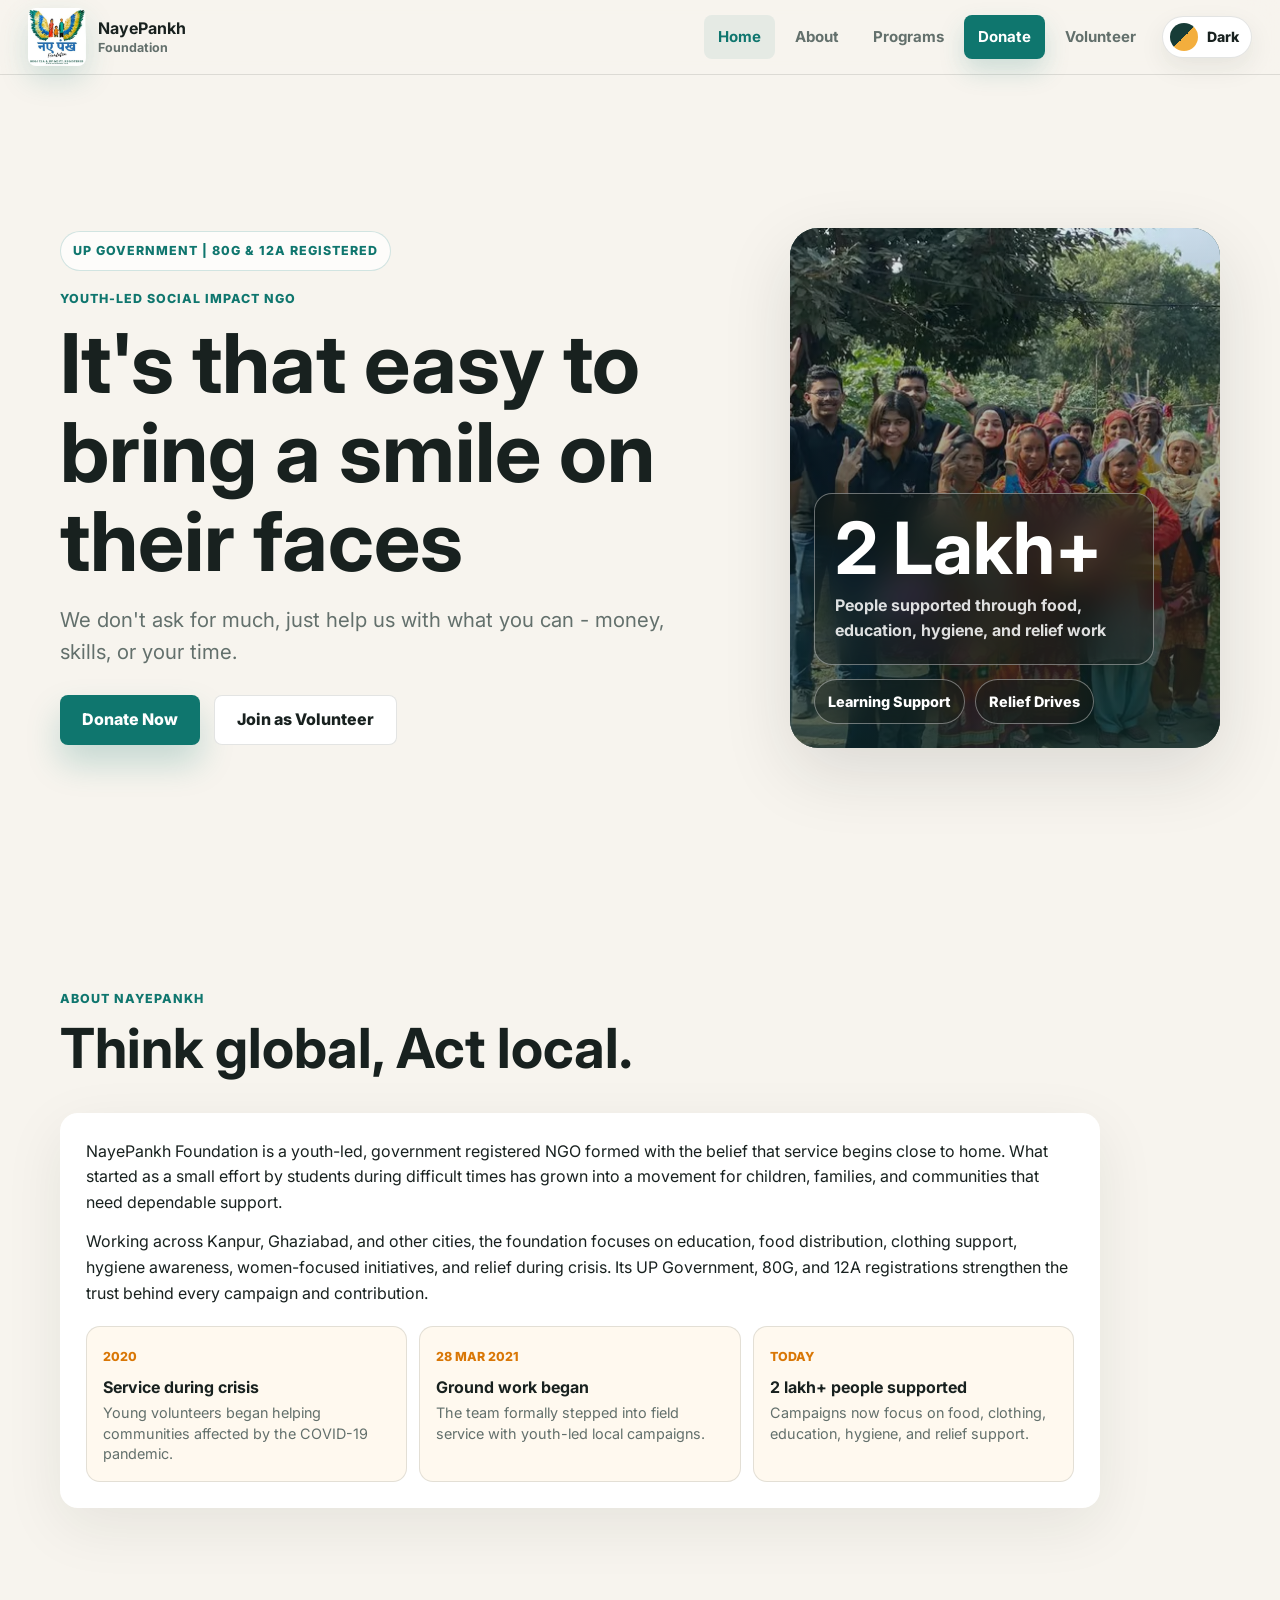
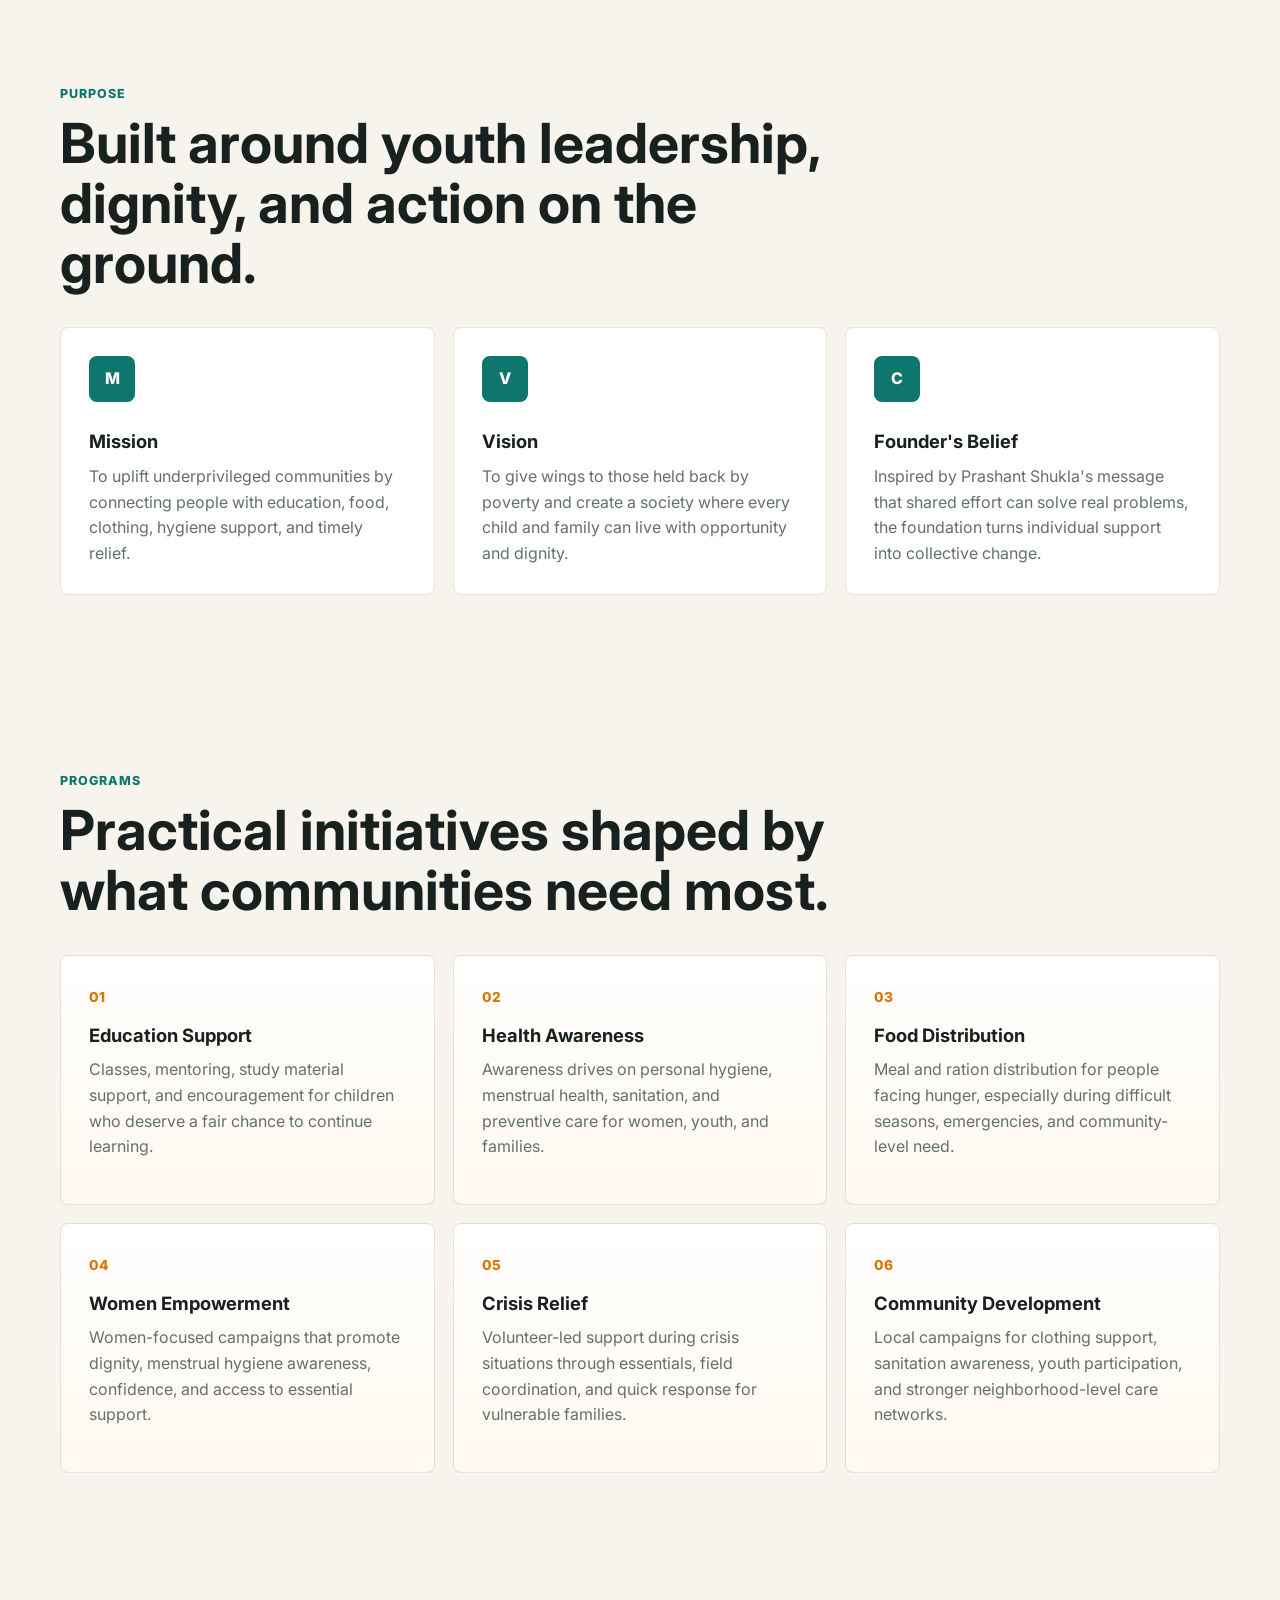
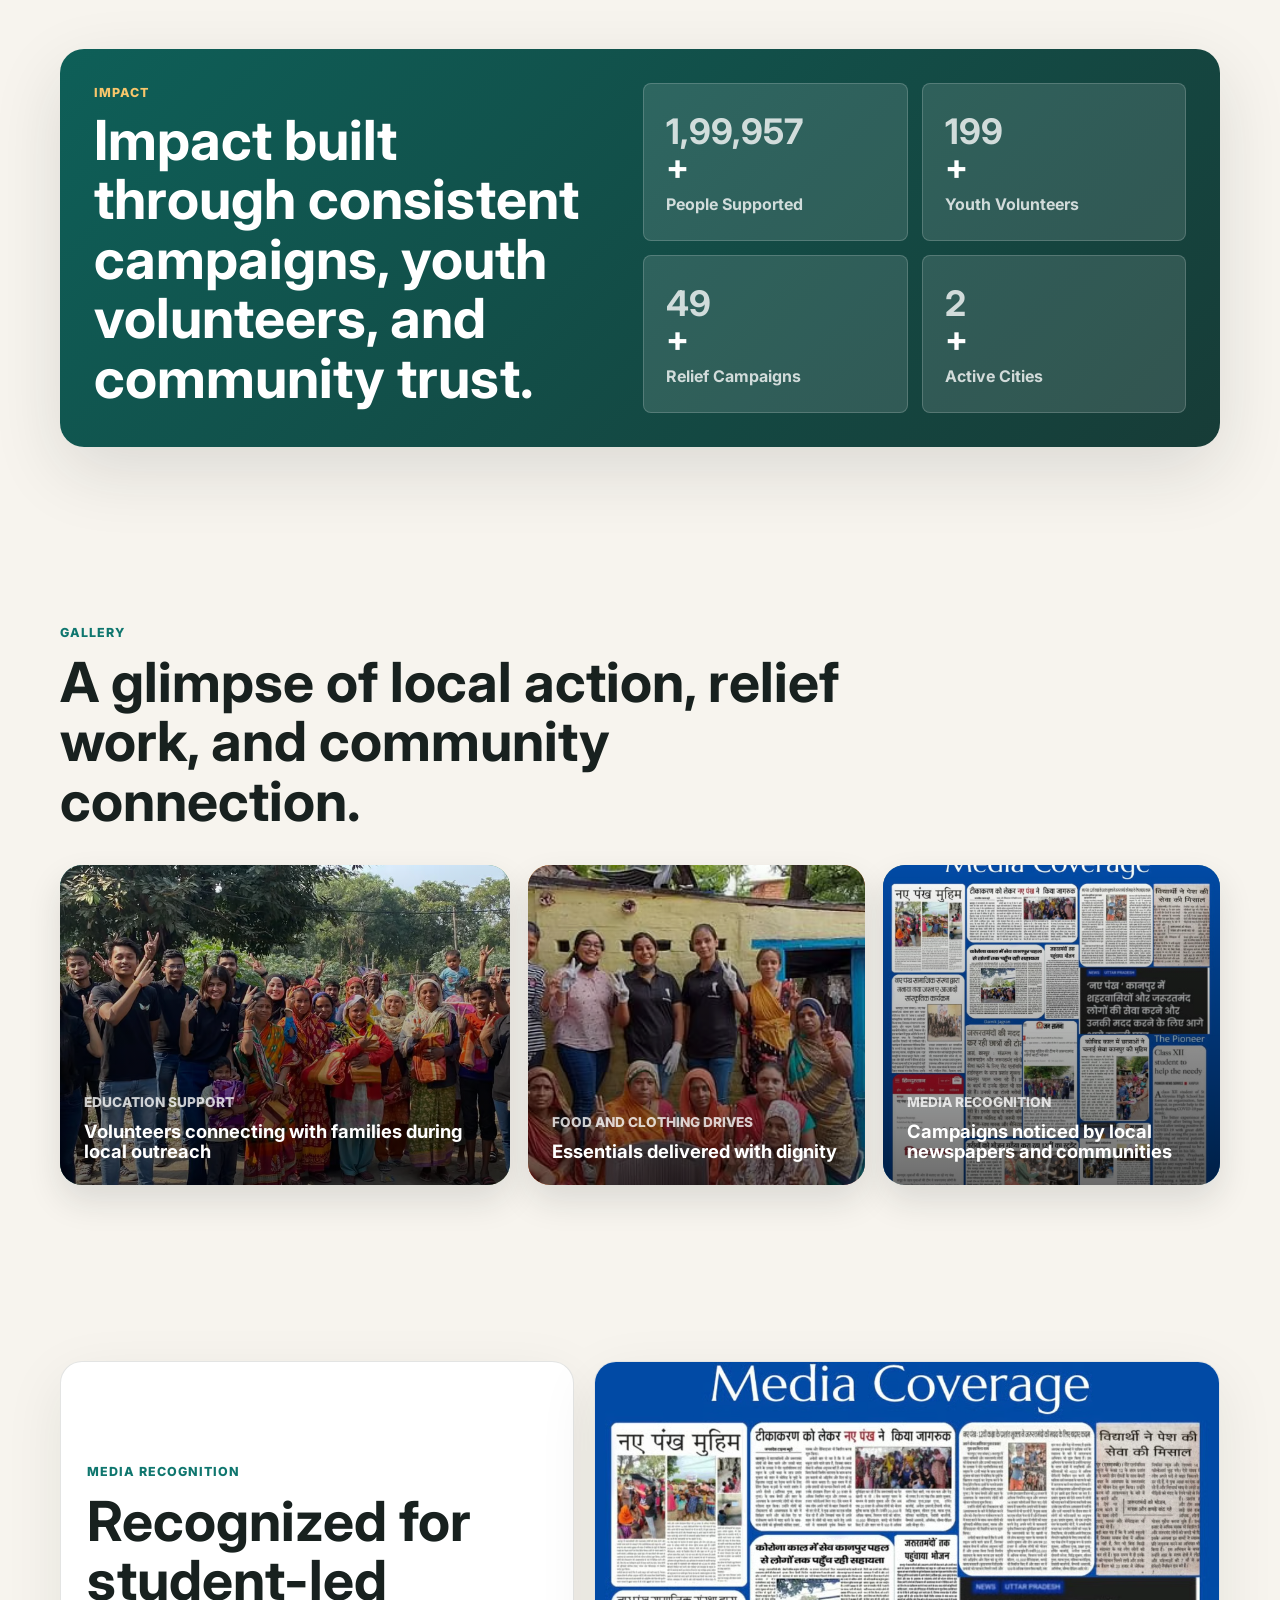
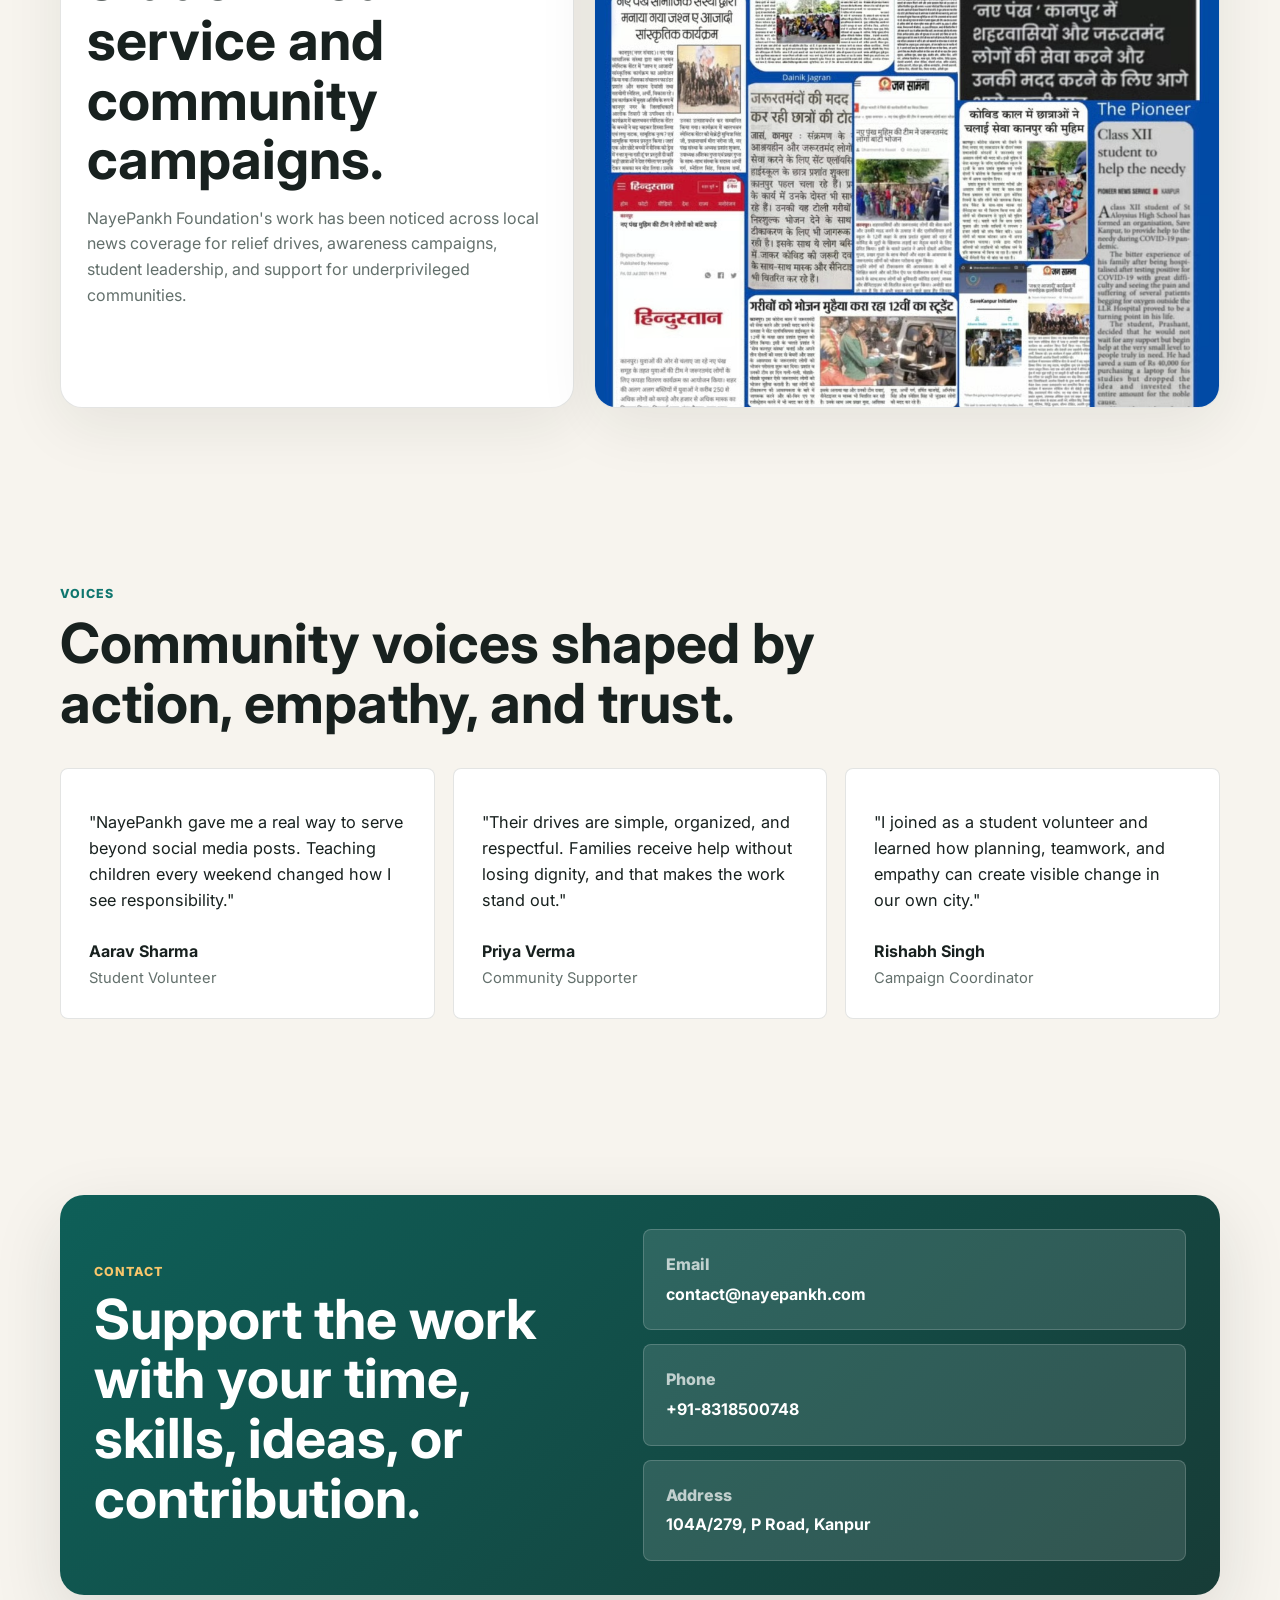
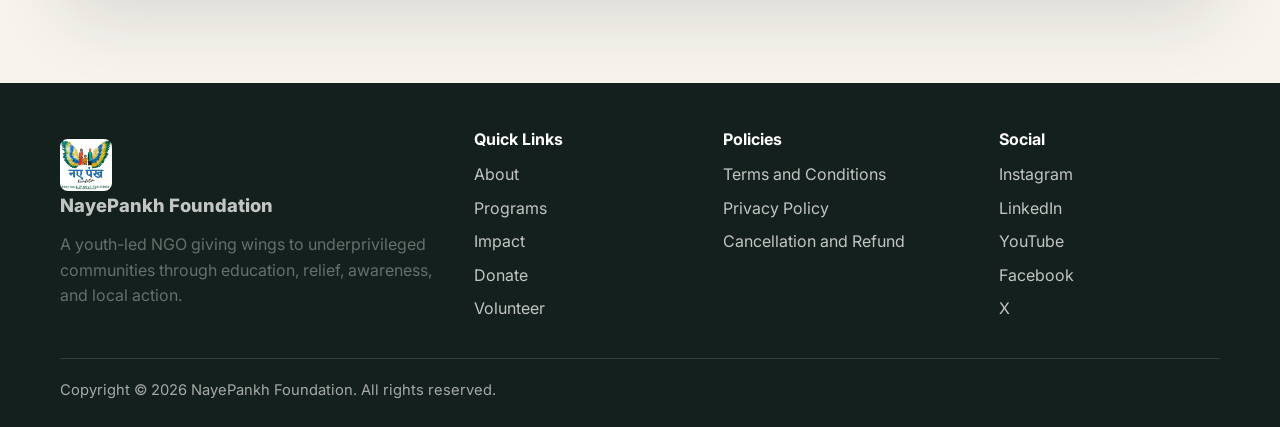
==== index.html @ 2a08f979 "Create NayePankh Foundation website" ====
﻿<!DOCTYPE html>
<html lang="en">
<head>
  <meta charset="UTF-8">
  <meta name="viewport" content="width=device-width, initial-scale=1.0">
  <title>NayePankh Foundation | Government Registered NGO</title>
  <meta name="description" content="NayePankh Foundation is a UP Government, 80G and 12A registered youth-led NGO helping underprivileged communities through education, food, hygiene, clothing, and relief initiatives.">
  <link rel="preconnect" href="https://fonts.googleapis.com">
  <link rel="preconnect" href="https://fonts.gstatic.com" crossorigin>
  <link href="https://fonts.googleapis.com/css2?family=Inter:wght@400;500;600;700;800&display=swap" rel="stylesheet">
  <link href="https://unpkg.com/aos@2.3.1/dist/aos.css" rel="stylesheet">
  <link rel="stylesheet" href="style.css">
</head>
<body>
  <header class="site-header" id="top">
    <nav class="navbar">
      <a href="index.html#home" class="brand" aria-label="NayePankh Foundation home">
        <img class="brand-logo" src="assets/images/logo/nayepankh-logo.avif" alt="NayePankh Foundation official logo">
        <span>
          <strong>NayePankh</strong>
          <small>Foundation</small>
        </span>
      </a>
      <button class="nav-toggle" type="button" aria-label="Open navigation" aria-expanded="false">
        <span></span>
        <span></span>
        <span></span>
      </button>
      <div class="nav-links" id="navLinks">
        <a href="index.html#home">Home</a>
        <a href="index.html#about">About</a>
        <a href="index.html#programs">Programs</a>
        <a href="donate.html" class="nav-cta">Donate</a>
        <a href="volunteer.html" class="nav-volunteer">Volunteer</a>
        <button class="theme-toggle" type="button" aria-label="Switch to dark mode">
          <span class="theme-toggle-icon"></span>
          <span class="theme-toggle-text">Dark</span>
        </button>
      </div>
    </nav>
  </header>

  <main>
    <section class="hero section-shell" id="home">
      <div class="hero-content" data-aos="fade-up">
        <div class="trust-badge">UP Government | 80G & 12A Registered</div>
        <p class="eyebrow">Youth-led social impact NGO</p>
        <h1>It's that easy to bring a smile on their faces</h1>
        <p class="hero-subtitle">We don't ask for much, just help us with what you can - money, skills, or your time.</p>
        <div class="hero-actions">
          <a class="btn btn-primary" href="donate.html">Donate Now</a>
          <a class="btn btn-secondary" href="volunteer.html">Join as Volunteer</a>
        </div>
      </div>
      <div class="hero-panel" data-aos="zoom-in" data-aos-delay="120">
        <img src="assets/images/gallery/community-outreach.avif" alt="NayePankh Foundation volunteers with community members during a local outreach campaign">
        <div class="hero-image-overlay">
          <div class="hero-stat-card">
            <strong>2 Lakh+</strong>
            <span>People supported through food, education, hygiene, and relief work</span>
          </div>
          <div class="hero-badges">
            <span>Learning Support</span>
            <span>Relief Drives</span>
          </div>
        </div>
      </div>
    </section>

    <section class="about section-shell" id="about">
      <div class="section-heading" data-aos="fade-up">
        <p class="eyebrow">About NayePankh</p>
        <h2>Think global, Act local.</h2>
      </div>
      <div class="about-grid">
        <div class="about-copy" data-aos="fade-up">
          <p>NayePankh Foundation is a youth-led, government registered NGO formed with the belief that service begins close to home. What started as a small effort by students during difficult times has grown into a movement for children, families, and communities that need dependable support.</p>
          <p>Working across Kanpur, Ghaziabad, and other cities, the foundation focuses on education, food distribution, clothing support, hygiene awareness, women-focused initiatives, and relief during crisis. Its UP Government, 80G, and 12A registrations strengthen the trust behind every campaign and contribution.</p>
          <div class="origin-timeline">
            <div>
              <span>2020</span>
              <strong>Service during crisis</strong>
              <p>Young volunteers began helping communities affected by the COVID-19 pandemic.</p>
            </div>
            <div>
              <span>28 Mar 2021</span>
              <strong>Ground work began</strong>
              <p>The team formally stepped into field service with youth-led local campaigns.</p>
            </div>
            <div>
              <span>Today</span>
              <strong>2 lakh+ people supported</strong>
              <p>Campaigns now focus on food, clothing, education, hygiene, and relief support.</p>
            </div>
          </div>
        </div>
      </div>
    </section>

    <section class="mission section-shell">
      <div class="section-heading" data-aos="fade-up">
        <p class="eyebrow">Purpose</p>
        <h2>Built around youth leadership, dignity, and action on the ground.</h2>
      </div>
      <div class="card-grid three">
        <article class="info-card" data-aos="fade-up">
          <span class="card-icon">M</span>
          <h3>Mission</h3>
          <p>To uplift underprivileged communities by connecting people with education, food, clothing, hygiene support, and timely relief.</p>
        </article>
        <article class="info-card" data-aos="fade-up" data-aos-delay="100">
          <span class="card-icon">V</span>
          <h3>Vision</h3>
          <p>To give wings to those held back by poverty and create a society where every child and family can live with opportunity and dignity.</p>
        </article>
        <article class="info-card" data-aos="fade-up" data-aos-delay="200">
          <span class="card-icon">C</span>
          <h3>Founder's Belief</h3>
          <p>Inspired by Prashant Shukla's message that shared effort can solve real problems, the foundation turns individual support into collective change.</p>
        </article>
      </div>
    </section>

    <section class="programs section-shell" id="programs">
      <div class="section-heading" data-aos="fade-up">
        <p class="eyebrow">Programs</p>
        <h2>Practical initiatives shaped by what communities need most.</h2>
      </div>
      <div class="card-grid programs-grid">
        <article class="program-card" data-aos="zoom-in">
          <span>01</span>
          <h3>Education Support</h3>
          <p>Classes, mentoring, study material support, and encouragement for children who deserve a fair chance to continue learning.</p>
        </article>
        <article class="program-card" data-aos="zoom-in" data-aos-delay="60">
          <span>02</span>
          <h3>Health Awareness</h3>
          <p>Awareness drives on personal hygiene, menstrual health, sanitation, and preventive care for women, youth, and families.</p>
        </article>
        <article class="program-card" data-aos="zoom-in" data-aos-delay="120">
          <span>03</span>
          <h3>Food Distribution</h3>
          <p>Meal and ration distribution for people facing hunger, especially during difficult seasons, emergencies, and community-level need.</p>
        </article>
        <article class="program-card" data-aos="zoom-in">
          <span>04</span>
          <h3>Women Empowerment</h3>
          <p>Women-focused campaigns that promote dignity, menstrual hygiene awareness, confidence, and access to essential support.</p>
        </article>
        <article class="program-card" data-aos="zoom-in" data-aos-delay="60">
          <span>05</span>
          <h3>Crisis Relief</h3>
          <p>Volunteer-led support during crisis situations through essentials, field coordination, and quick response for vulnerable families.</p>
        </article>
        <article class="program-card" data-aos="zoom-in" data-aos-delay="120">
          <span>06</span>
          <h3>Community Development</h3>
          <p>Local campaigns for clothing support, sanitation awareness, youth participation, and stronger neighborhood-level care networks.</p>
        </article>
      </div>
    </section>

    <section class="impact section-shell" id="impact">
      <div class="impact-box" data-aos="fade-up">
        <div>
          <p class="eyebrow">Impact</p>
          <h2>Impact built through consistent campaigns, youth volunteers, and community trust.</h2>
        </div>
        <div class="stats-grid">
          <div class="stat-card">
            <strong><span class="counter" data-target="200000">0</span>+</strong>
            <span>People Supported</span>
          </div>
          <div class="stat-card">
            <strong><span class="counter" data-target="200">0</span>+</strong>
            <span>Youth Volunteers</span>
          </div>
          <div class="stat-card">
            <strong><span class="counter" data-target="50">0</span>+</strong>
            <span>Relief Campaigns</span>
          </div>
          <div class="stat-card">
            <strong><span class="counter" data-target="3">0</span>+</strong>
            <span>Active Cities</span>
          </div>
        </div>
      </div>
    </section>

    <section class="gallery section-shell">
      <div class="section-heading" data-aos="fade-up">
        <p class="eyebrow">Gallery</p>
        <h2>A glimpse of local action, relief work, and community connection.</h2>
      </div>
      <div class="gallery-grid">
        <article class="gallery-card education" data-aos="fade-up">
          <img src="assets/images/gallery/community-outreach.avif" alt="NayePankh volunteers with community members during an outreach drive">
          <span>Education Support</span>
          <h3>Volunteers connecting with families during local outreach</h3>
        </article>
        <article class="gallery-card relief" data-aos="fade-up" data-aos-delay="90">
          <img src="assets/images/gallery/volunteer-drive.avif" alt="Women and NayePankh volunteers during a community support campaign">
          <span>Food and Clothing Drives</span>
          <h3>Essentials delivered with dignity</h3>
        </article>
        <article class="gallery-card awareness" data-aos="fade-up" data-aos-delay="180">
          <img src="assets/images/gallery/media-coverage.avif" alt="Media coverage collage highlighting NayePankh Foundation campaigns">
          <span>Media Recognition</span>
          <h3>Campaigns noticed by local newspapers and communities</h3>
        </article>
      </div>
    </section>

    <section class="media section-shell">
      <div class="media-panel" data-aos="fade-up">
        <div class="media-copy">
          <p class="eyebrow">Media Recognition</p>
          <h2>Recognized for student-led service and community campaigns.</h2>
          <p>NayePankh Foundation's work has been noticed across local news coverage for relief drives, awareness campaigns, student leadership, and support for underprivileged communities.</p>
        </div>
        <div class="media-visual">
          <img src="assets/images/gallery/media-coverage.avif" alt="Newspaper and media coverage collage for NayePankh Foundation campaigns">
        </div>
      </div>
    </section>

    <section class="testimonials section-shell">
      <div class="section-heading" data-aos="fade-up">
        <p class="eyebrow">Voices</p>
        <h2>Community voices shaped by action, empathy, and trust.</h2>
      </div>
      <div class="card-grid three">
        <article class="testimonial-card" data-aos="fade-up">
          <p>"NayePankh gave me a real way to serve beyond social media posts. Teaching children every weekend changed how I see responsibility."</p>
          <strong>Aarav Sharma</strong>
          <span>Student Volunteer</span>
        </article>
        <article class="testimonial-card" data-aos="fade-up" data-aos-delay="100">
          <p>"Their drives are simple, organized, and respectful. Families receive help without losing dignity, and that makes the work stand out."</p>
          <strong>Priya Verma</strong>
          <span>Community Supporter</span>
        </article>
        <article class="testimonial-card" data-aos="fade-up" data-aos-delay="200">
          <p>"I joined as a student volunteer and learned how planning, teamwork, and empathy can create visible change in our own city."</p>
          <strong>Rishabh Singh</strong>
          <span>Campaign Coordinator</span>
        </article>
      </div>
    </section>

    <section class="contact section-shell" id="contact">
      <div class="contact-panel" data-aos="zoom-in">
        <div>
          <p class="eyebrow">Contact</p>
          <h2>Support the work with your time, skills, ideas, or contribution.</h2>
        </div>
        <div class="contact-cards">
          <a class="contact-card" href="mailto:contact@nayepankh.com">
            <span>Email</span>
            <strong>contact@nayepankh.com</strong>
          </a>
          <a class="contact-card" href="tel:+918318500748">
            <span>Phone</span>
            <strong>+91-8318500748</strong>
          </a>
          <div class="contact-card">
            <span>Address</span>
            <strong>104A/279, P Road, Kanpur</strong>
          </div>
        </div>
      </div>
    </section>
  </main>

  <footer class="footer">
    <div class="footer-grid">
      <div>
        <a href="index.html#home" class="footer-brand">
          <img class="footer-logo" src="assets/images/logo/nayepankh-logo.avif" alt="NayePankh Foundation official logo">
          <span>NayePankh Foundation</span>
        </a>
        <p>A youth-led NGO giving wings to underprivileged communities through education, relief, awareness, and local action.</p>
      </div>
      <div>
        <h3>Quick Links</h3>
        <a href="index.html#about">About</a>
        <a href="index.html#programs">Programs</a>
        <a href="index.html#impact">Impact</a>
        <a href="donate.html">Donate</a>
        <a href="volunteer.html">Volunteer</a>
      </div>
      <div>
        <h3>Policies</h3>
        <a href="#top">Terms and Conditions</a>
        <a href="#top">Privacy Policy</a>
        <a href="#top">Cancellation and Refund</a>
      </div>
      <div>
        <h3>Social</h3>
        <a href="http://www.instagram.com/nayepankhfoundation" target="_blank" rel="noopener">Instagram</a>
        <a href="https://www.linkedin.com/company/nayepankh" target="_blank" rel="noopener">LinkedIn</a>
        <a href="https://www.youtube.com/@nayepankhfoundation" target="_blank" rel="noopener">YouTube</a>
        <a href="http://www.facebook.com/nayepankhfoundation" target="_blank" rel="noopener">Facebook</a>
        <a href="http://www.twitter.com/nayepankh" target="_blank" rel="noopener">X</a>
      </div>
    </div>
    <div class="footer-bottom">
      <span>Copyright © 2026 NayePankh Foundation. All rights reserved.</span>
    </div>
  </footer>

  <div class="toast" id="toast" role="status" aria-live="polite"></div>

  <script src="https://unpkg.com/aos@2.3.1/dist/aos.js"></script>
  <script src="script.js"></script>
</body>
</html>
---- style.css ----
:root {
  --bg: #f7f4ee;
  --surface: #ffffff;
  --surface-soft: #fff9ef;
  --text: #18211f;
  --muted: #63706c;
  --primary: #0f766e;
  --primary-dark: #0b5f59;
  --accent: #d97706;
  --coral: #dc6551;
  --line: rgba(24, 33, 31, 0.12);
  --shadow: 0 24px 70px rgba(24, 33, 31, 0.12);
  --radius: 8px;
}

body.dark-mode {
  --bg: #101816;
  --surface: #17231f;
  --surface-soft: #1d2b26;
  --text: #f4f0e8;
  --muted: #b8c4be;
  --primary: #31b9a9;
  --primary-dark: #20998c;
  --accent: #f3ae3d;
  --coral: #ee7d66;
  --line: rgba(244, 240, 232, 0.14);
  --shadow: 0 24px 70px rgba(0, 0, 0, 0.32);
}

* {
  box-sizing: border-box;
  margin: 0;
  padding: 0;
}

html {
  scroll-behavior: smooth;
  scroll-padding-top: 74px;
}

body {
  min-height: 100vh;
  font-family: "Inter", Arial, sans-serif;
  background: var(--bg);
  color: var(--text);
  line-height: 1.6;
}

a {
  color: inherit;
  text-decoration: none;
}

button,
input,
select,
textarea {
  font: inherit;
}

.site-header {
  position: sticky;
  top: 0;
  z-index: 100;
  background: rgba(247, 244, 238, 0.84);
  border-bottom: 1px solid var(--line);
  backdrop-filter: blur(18px);
}

.site-header::after {
  content: "";
  display: none;
}

body.dark-mode .site-header {
  background: rgba(16, 24, 22, 0.86);
}

.navbar {
  width: 100%;
  height: 74px;
  padding: 0 28px;
  display: flex;
  align-items: center;
  justify-content: space-between;
}

.brand,
.footer-brand {
  display: inline-flex;
  align-items: center;
  gap: 12px;
  font-weight: 800;
}

.brand-logo {
  width: 58px;
  height: 58px;
  display: block;
  border-radius: var(--radius);
  object-fit: cover;
  background: #fff;
  box-shadow: 0 12px 30px rgba(15, 118, 110, 0.18);
}

.brand small {
  display: block;
  margin-top: -4px;
  color: var(--muted);
  font-size: 0.78rem;
  font-weight: 700;
}

.nav-links {
  display: flex;
  align-items: center;
  gap: 6px;
}

.nav-links a {
  padding: 10px 14px;
  border-radius: var(--radius);
  color: var(--muted);
  font-size: 0.94rem;
  font-weight: 700;
  transition: 0.25s ease;
}

.nav-links a:hover,
.nav-links a.active {
  color: var(--primary);
  background: rgba(15, 118, 110, 0.08);
}

.nav-links .nav-cta {
  color: #fff;
  background: var(--primary);
  box-shadow: 0 12px 26px rgba(15, 118, 110, 0.18);
}

.nav-links .nav-cta:hover,
.nav-links .nav-cta.active {
  color: #fff;
  background: var(--primary-dark);
}

.nav-volunteer {
  display: inline-flex;
}

body.dark-mode .nav-links a:hover,
body.dark-mode .nav-links a.active {
  background: rgba(49, 185, 169, 0.12);
}

body.dark-mode .nav-links .nav-cta,
body.dark-mode .nav-links .nav-cta:hover,
body.dark-mode .nav-links .nav-cta.active {
  color: #101816;
  background: var(--primary);
}

.theme-toggle {
  min-height: 42px;
  display: inline-flex;
  align-items: center;
  gap: 9px;
  margin-left: 6px;
  padding: 6px 12px 6px 7px;
  border: 1px solid var(--line);
  border-radius: 999px;
  color: var(--text);
  background: var(--surface);
  box-shadow: 0 10px 26px rgba(24, 33, 31, 0.08);
  font-weight: 800;
  cursor: pointer;
  transition: transform 0.25s ease, background 0.25s ease, border-color 0.25s ease;
}

.theme-toggle:hover {
  transform: translateY(-2px);
  border-color: rgba(15, 118, 110, 0.3);
}

.theme-toggle-icon {
  width: 28px;
  height: 28px;
  position: relative;
  border-radius: 50%;
  background: linear-gradient(135deg, #173c37 0 50%, #f3ae3d 50% 100%);
}

body.dark-mode .theme-toggle-icon {
  background: linear-gradient(135deg, #f4f0e8 0 50%, #31b9a9 50% 100%);
}

.theme-toggle-text {
  font-size: 0.88rem;
}

.nav-toggle {
  display: none;
  width: 44px;
  height: 44px;
  border: 0;
  border-radius: var(--radius);
  background: var(--surface);
  box-shadow: 0 10px 26px rgba(24, 33, 31, 0.1);
  cursor: pointer;
}

.nav-toggle span {
  display: block;
  width: 20px;
  height: 2px;
  margin: 5px auto;
  border-radius: 99px;
  background: var(--text);
  transition: 0.25s ease;
}

.nav-toggle.open span:nth-child(1) {
  transform: translateY(7px) rotate(45deg);
}

.nav-toggle.open span:nth-child(2) {
  opacity: 0;
}

.nav-toggle.open span:nth-child(3) {
  transform: translateY(-7px) rotate(-45deg);
}

.section-shell {
  width: min(1160px, calc(100% - 32px));
  margin: 0 auto;
  padding: 88px 0;
}

.hero {
  min-height: calc(100vh - 74px);
  display: grid;
  grid-template-columns: minmax(0, 1fr) 430px;
  align-items: center;
  gap: 56px;
  padding-top: clamp(28px, 4vh, 48px);
  padding-bottom: clamp(30px, 4vh, 46px);
}

.eyebrow,
.trust-badge {
  color: var(--primary);
  font-size: 0.78rem;
  font-weight: 800;
  letter-spacing: 0.08em;
  text-transform: uppercase;
}

.trust-badge {
  width: fit-content;
  margin-bottom: 18px;
  padding: 9px 12px;
  border: 1px solid rgba(15, 118, 110, 0.18);
  border-radius: 999px;
  background: rgba(255, 255, 255, 0.7);
}

body.dark-mode .trust-badge,
body.dark-mode .volunteer-note {
  background: rgba(23, 35, 31, 0.78);
}

h1,
h2,
h3 {
  line-height: 1.08;
}

h1 {
  max-width: 780px;
  margin: 10px 0 18px;
  font-size: clamp(2.6rem, 7.2vw, 5.15rem);
  letter-spacing: 0;
}

h2 {
  max-width: 780px;
  margin-top: 10px;
  font-size: clamp(2rem, 4.6vw, 3.45rem);
  letter-spacing: 0;
}

h3 {
  font-size: 1.15rem;
}

.hero-subtitle {
  max-width: 620px;
  color: var(--muted);
  font-size: clamp(1.05rem, 2vw, 1.28rem);
}

.hero-actions {
  display: flex;
  flex-wrap: wrap;
  gap: 14px;
  margin-top: 26px;
}

.btn {
  min-height: 50px;
  display: inline-flex;
  align-items: center;
  justify-content: center;
  padding: 0 22px;
  border: 0;
  border-radius: var(--radius);
  font-weight: 800;
  cursor: pointer;
  transition: transform 0.25s ease, box-shadow 0.25s ease, background 0.25s ease;
}

.btn:hover {
  transform: translateY(-3px);
}

.btn-primary {
  color: #fff;
  background: var(--primary);
  box-shadow: 0 18px 34px rgba(15, 118, 110, 0.22);
}

.btn-primary:hover {
  background: var(--primary-dark);
}

.btn-secondary {
  color: var(--text);
  background: #fff;
  border: 1px solid var(--line);
}

body.dark-mode .btn-secondary {
  background: var(--surface);
}

.hero-panel {
  min-height: 520px;
  position: relative;
  overflow: hidden;
  border-radius: 28px;
  background: #173c37;
  box-shadow: var(--shadow);
}

.hero-panel img {
  width: 100%;
  height: 100%;
  min-height: 520px;
  display: block;
  object-fit: cover;
  object-position: center;
}

.hero-panel::after {
  content: "";
  position: absolute;
  inset: 0;
  background: linear-gradient(180deg, rgba(15, 42, 38, 0.08), rgba(15, 42, 38, 0.74));
}

.hero-image-overlay {
  position: absolute;
  inset: 0;
  z-index: 1;
  display: flex;
  flex-direction: column;
  justify-content: flex-end;
  gap: 14px;
  padding: 24px;
}

.hero-stat-card,
.hero-badges span {
  border: 1px solid rgba(255, 255, 255, 0.38);
  color: #fff;
  background: rgba(16, 24, 22, 0.42);
  backdrop-filter: blur(16px);
}

.hero-stat-card {
  max-width: 340px;
  padding: 20px;
  border-radius: 18px;
}

.hero-stat-card strong {
  display: block;
  font-size: clamp(2.6rem, 6vw, 4.5rem);
  line-height: 0.95;
}

.hero-stat-card span {
  display: block;
  margin-top: 10px;
  color: rgba(255, 255, 255, 0.86);
  font-weight: 700;
}

.hero-badges {
  display: flex;
  flex-wrap: wrap;
  gap: 10px;
}

.hero-badges span {
  padding: 10px 13px;
  border-radius: 999px;
  font-size: 0.9rem;
  font-weight: 800;
}

.section-heading {
  max-width: 820px;
  margin-bottom: 34px;
}

.about-grid,
.volunteer-layout,
.contact-panel,
.impact-box {
  display: grid;
  grid-template-columns: minmax(0, 0.95fr) minmax(320px, 1fr);
  gap: 34px;
  align-items: stretch;
}

.about-copy {
  max-width: 1040px;
  padding: 26px;
  border-radius: 18px;
  background: var(--surface);
  box-shadow: 0 18px 60px rgba(24, 33, 31, 0.08);
}

.about-grid {
  max-width: 1040px;
  grid-template-columns: 1fr;
}

.about-copy p + p {
  margin-top: 14px;
}

.origin-timeline {
  display: grid;
  grid-template-columns: repeat(3, 1fr);
  gap: 12px;
  margin-top: 20px;
}

.origin-timeline div {
  min-height: 126px;
  padding: 16px;
  border: 1px solid var(--line);
  border-radius: 14px;
  background: var(--surface-soft);
  transition: transform 0.25s ease, box-shadow 0.25s ease, border-color 0.25s ease;
}

.origin-timeline div:hover {
  transform: translateY(-4px);
  border-color: rgba(15, 118, 110, 0.24);
  box-shadow: 0 14px 34px rgba(24, 33, 31, 0.08);
}

body.dark-mode .origin-timeline div {
  background: rgba(16, 24, 22, 0.52);
}

.origin-timeline span {
  color: var(--accent);
  font-size: 0.78rem;
  font-weight: 800;
  text-transform: uppercase;
}

.origin-timeline strong {
  display: block;
  margin-top: 8px;
  line-height: 1.25;
}

.origin-timeline p {
  margin-top: 6px;
  color: var(--muted);
  font-size: 0.9rem;
  line-height: 1.45;
}

.credential-grid {
  display: grid;
  grid-template-columns: repeat(2, 1fr);
  gap: 14px;
}

.credential-card,
.info-card,
.program-card,
.testimonial-card,
.stat-card,
.contact-card {
  border: 1px solid var(--line);
  border-radius: var(--radius);
  background: var(--surface);
  transition: transform 0.25s ease, box-shadow 0.25s ease, border-color 0.25s ease;
}

.credential-card:hover,
.info-card:hover,
.program-card:hover,
.testimonial-card:hover,
.contact-card:hover {
  transform: translateY(-6px);
  border-color: rgba(15, 118, 110, 0.28);
  box-shadow: 0 20px 56px rgba(24, 33, 31, 0.1);
}

.credential-card {
  min-height: 118px;
  padding: 18px;
}

.credential-card span,
.program-card span {
  display: inline-flex;
  margin-bottom: 18px;
  color: var(--accent);
  font-size: 0.86rem;
  font-weight: 800;
}

.card-grid {
  display: grid;
  gap: 18px;
}

.card-grid.three {
  grid-template-columns: repeat(3, 1fr);
}

.programs-grid {
  grid-template-columns: repeat(3, 1fr);
}

.info-card,
.program-card,
.testimonial-card {
  padding: 28px;
}

.info-card p,
.program-card p,
.testimonial-card p,
.volunteer-intro p,
.footer p {
  margin-top: 12px;
  color: var(--muted);
}

.card-icon {
  width: 46px;
  height: 46px;
  display: grid;
  place-items: center;
  margin-bottom: 30px;
  border-radius: var(--radius);
  color: #fff;
  background: var(--primary);
  font-weight: 800;
}

.program-card {
  min-height: 250px;
  background: linear-gradient(180deg, #fff, var(--surface-soft));
}

body.dark-mode .program-card {
  background: linear-gradient(180deg, var(--surface), var(--surface-soft));
}

.impact-box,
.contact-panel {
  padding: 34px;
  border-radius: 24px;
  color: #fff;
  background: linear-gradient(135deg, #0e5f58, #173c37);
  box-shadow: var(--shadow);
}

.impact-box .eyebrow,
.contact-panel .eyebrow {
  color: #f8c66b;
}

.impact-box h2,
.contact-panel h2 {
  margin-top: 8px;
}

.donate-panel {
  display: grid;
  grid-template-columns: minmax(0, 1.1fr) minmax(320px, 0.78fr);
  gap: 20px;
  align-items: stretch;
}

.donate-copy,
.donate-card {
  border: 1px solid var(--line);
  border-radius: 22px;
}

.donate-copy {
  padding: 28px;
  background:
    linear-gradient(135deg, rgba(255, 255, 255, 0.94), rgba(255, 249, 239, 0.9)),
    radial-gradient(circle at 12% 14%, rgba(15, 118, 110, 0.1), transparent 34%);
  box-shadow: 0 18px 60px rgba(24, 33, 31, 0.08);
}

body.dark-mode .donate-copy {
  background:
    linear-gradient(135deg, rgba(23, 35, 31, 0.95), rgba(29, 43, 38, 0.9)),
    radial-gradient(circle at 12% 14%, rgba(49, 185, 169, 0.12), transparent 34%);
}

.donate-copy p {
  max-width: 760px;
  margin-top: 12px;
  color: var(--muted);
}

.founder-signature {
  margin-top: 20px;
  padding-top: 14px;
  border-top: 1px solid var(--line);
}

.founder-signature strong,
.founder-signature span {
  display: block;
}

.founder-signature span {
  margin-top: 3px;
  color: var(--muted);
}

.donate-card {
  display: flex;
  flex-direction: column;
  justify-content: center;
  padding: 24px;
}

.donate-card > span {
  width: fit-content;
  margin-bottom: 18px;
  padding: 9px 12px;
  border-radius: 999px;
  color: #fff;
  background: var(--primary);
  font-size: 0.82rem;
  font-weight: 800;
  text-transform: uppercase;
}

.tax-badge {
  margin-top: 14px;
  padding: 11px 12px;
  border: 1px solid rgba(15, 118, 110, 0.24);
  border-radius: var(--radius);
  color: var(--primary);
  background: rgba(15, 118, 110, 0.08);
  font-weight: 800;
}

body.dark-mode .tax-badge {
  color: #f4f0e8;
  background: rgba(49, 185, 169, 0.12);
}

.donate-card p {
  margin-top: 14px;
  color: var(--muted);
}

.donate-actions {
  display: grid;
  gap: 12px;
  margin-top: 20px;
}

.page-hero {
  min-height: auto;
  display: grid;
  grid-template-columns: minmax(0, 0.95fr) minmax(320px, 0.8fr);
  align-items: center;
  gap: 42px;
  padding-top: 76px;
}

.page-hero-card {
  min-height: 360px;
  display: flex;
  flex-direction: column;
  justify-content: flex-end;
  position: relative;
  overflow: hidden;
  padding: 28px;
  border-radius: 24px;
  color: #fff;
  background: linear-gradient(135deg, #0f766e, #d97706);
  box-shadow: var(--shadow);
}

.page-hero-card img {
  position: absolute;
  inset: 0;
  width: 100%;
  height: 100%;
  object-fit: cover;
}

.page-hero-card::before {
  content: "";
  position: absolute;
  inset: 0;
  z-index: 1;
  background: linear-gradient(180deg, rgba(0, 0, 0, 0.1), rgba(10, 22, 19, 0.72));
}

.page-hero-card > * {
  position: relative;
  z-index: 2;
}

.page-hero-card span {
  width: fit-content;
  margin-bottom: 14px;
  padding: 9px 12px;
  border: 1px solid rgba(255, 255, 255, 0.38);
  border-radius: 999px;
  background: rgba(255, 255, 255, 0.14);
  font-weight: 800;
}

.support-grid {
  display: grid;
  grid-template-columns: repeat(4, 1fr);
  gap: 16px;
}

.support-card {
  padding: 22px;
  border: 1px solid var(--line);
  border-radius: var(--radius);
  background: var(--surface);
  transition: transform 0.25s ease, box-shadow 0.25s ease;
}

.support-card:hover {
  transform: translateY(-5px);
  box-shadow: 0 18px 48px rgba(24, 33, 31, 0.1);
}

.support-card span {
  color: var(--accent);
  font-size: 0.82rem;
  font-weight: 800;
}

.support-card h3 {
  margin-top: 18px;
}

.support-card p {
  margin-top: 10px;
  color: var(--muted);
}

.stats-grid {
  display: grid;
  grid-template-columns: repeat(2, 1fr);
  gap: 14px;
}

.stat-card {
  padding: 22px;
  color: #fff;
  background: rgba(255, 255, 255, 0.12);
  border-color: rgba(255, 255, 255, 0.18);
}

.stat-card strong {
  display: block;
  font-size: 2.2rem;
  line-height: 1;
}

.stat-card span:last-child {
  display: block;
  margin-top: 8px;
  color: rgba(255, 255, 255, 0.78);
  font-weight: 700;
}

.volunteer-intro {
  align-self: center;
}

.volunteer-note {
  margin-top: 28px;
  padding: 18px;
  border-left: 4px solid var(--accent);
  border-radius: var(--radius);
  background: rgba(255, 255, 255, 0.72);
}

.volunteer-note span {
  display: block;
  margin-top: 4px;
  color: var(--muted);
}

.glass {
  background: rgba(255, 255, 255, 0.72);
  border: 1px solid rgba(255, 255, 255, 0.72);
  box-shadow: var(--shadow);
  backdrop-filter: blur(20px);
}

body.dark-mode .glass {
  background: rgba(23, 35, 31, 0.76);
  border-color: rgba(244, 240, 232, 0.12);
}

.volunteer-form {
  display: grid;
  grid-template-columns: repeat(2, 1fr);
  gap: 16px;
  padding: 24px;
  border-radius: 18px;
}

.volunteer-form label {
  display: grid;
  gap: 8px;
}

.volunteer-form span {
  color: var(--text);
  font-size: 0.9rem;
  font-weight: 800;
}

.volunteer-form input,
.volunteer-form select,
.volunteer-form textarea {
  width: 100%;
  border: 1px solid var(--line);
  border-radius: var(--radius);
  padding: 13px 14px;
  color: var(--text);
  background: rgba(255, 255, 255, 0.9);
  outline: 0;
  transition: border-color 0.2s ease, box-shadow 0.2s ease;
}

body.dark-mode .volunteer-form input,
body.dark-mode .volunteer-form select,
body.dark-mode .volunteer-form textarea {
  background: rgba(16, 24, 22, 0.82);
}

.volunteer-form textarea {
  resize: vertical;
}

.volunteer-form input:focus,
.volunteer-form select:focus,
.volunteer-form textarea:focus {
  border-color: var(--primary);
  box-shadow: 0 0 0 4px rgba(15, 118, 110, 0.12);
}

.full {
  grid-column: 1 / -1;
}

.gallery-grid {
  display: grid;
  grid-template-columns: 1.2fr 0.9fr 0.9fr;
  gap: 18px;
}

.gallery-card {
  min-height: 320px;
  display: flex;
  flex-direction: column;
  justify-content: flex-end;
  padding: 24px;
  border-radius: 22px;
  color: #fff;
  overflow: hidden;
  position: relative;
  box-shadow: 0 16px 34px rgba(24, 33, 31, 0.12);
  transition: transform 0.25s ease;
}

.gallery-card:hover {
  transform: translateY(-6px) scale(1.01);
}

.gallery-card img {
  position: absolute;
  inset: 0;
  width: 100%;
  height: 100%;
  object-fit: cover;
  transition: transform 0.45s ease;
}

.gallery-card:hover img {
  transform: scale(1.03);
}

.gallery-card::before {
  content: "";
  position: absolute;
  inset: 0;
  z-index: 1;
  background: linear-gradient(180deg, transparent, rgba(0, 0, 0, 0.58));
}

.gallery-card span,
.gallery-card h3 {
  position: relative;
  z-index: 2;
}

.gallery-card span {
  margin-bottom: 8px;
  color: rgba(255, 255, 255, 0.78);
  font-size: 0.85rem;
  font-weight: 800;
  text-transform: uppercase;
}

.education {
  background: linear-gradient(135deg, #0f766e, #83b36d);
}

.relief {
  background: linear-gradient(135deg, #d97706, #dc6551);
}

.awareness {
  background: linear-gradient(135deg, #2b5d68, #73a5a0);
}

.media-panel {
  display: grid;
  grid-template-columns: minmax(0, 0.82fr) minmax(320px, 1fr);
  gap: 20px;
  align-items: stretch;
}

.media-copy,
.media-visual {
  border: 1px solid var(--line);
  border-radius: 22px;
  overflow: hidden;
  background: var(--surface);
  box-shadow: 0 18px 60px rgba(24, 33, 31, 0.08);
}

.media-copy {
  display: flex;
  flex-direction: column;
  justify-content: center;
  padding: 26px;
}

.media-copy p:not(.eyebrow) {
  margin-top: 16px;
  color: var(--muted);
}

.media-visual {
  min-height: 320px;
  position: relative;
}

.media-visual img {
  width: 100%;
  height: 100%;
  display: block;
  object-fit: cover;
}

.testimonial-card p {
  color: var(--text);
  font-size: 1.02rem;
}

.testimonial-card strong {
  display: block;
  margin-top: 26px;
}

.testimonial-card span {
  color: var(--muted);
  font-size: 0.92rem;
}

.contact-panel {
  align-items: center;
}

.contact-cards {
  display: grid;
  gap: 14px;
}

.contact-card {
  display: block;
  padding: 22px;
  color: #fff;
  background: rgba(255, 255, 255, 0.12);
  border-color: rgba(255, 255, 255, 0.18);
}

.contact-card span {
  display: block;
  color: rgba(255, 255, 255, 0.7);
  font-weight: 800;
}

.contact-card strong {
  display: block;
  margin-top: 4px;
  overflow-wrap: anywhere;
}

.footer {
  padding: 48px 0 24px;
  color: rgba(255, 255, 255, 0.82);
  background: #14201d;
}

.footer-grid,
.footer-bottom {
  width: min(1160px, calc(100% - 32px));
  margin: 0 auto;
}

.footer-grid {
  display: grid;
  grid-template-columns: 1.4fr 0.8fr 0.9fr 0.8fr;
  gap: 28px;
}

.footer h3 {
  margin-bottom: 14px;
  color: #fff;
  font-size: 1rem;
}

.footer a {
  display: block;
  width: fit-content;
  margin-top: 8px;
  color: rgba(255, 255, 255, 0.74);
}

.footer a:hover {
  color: #fff;
}

.footer-brand {
  color: #fff;
  font-size: 1.15rem;
}

.footer-logo {
  width: 52px;
  height: 52px;
  display: block;
  border-radius: var(--radius);
  object-fit: cover;
  background: #fff;
}

.footer-bottom {
  margin-top: 36px;
  padding-top: 20px;
  border-top: 1px solid rgba(255, 255, 255, 0.12);
  color: rgba(255, 255, 255, 0.62);
  font-size: 0.92rem;
}

.toast {
  position: fixed;
  right: 22px;
  bottom: 22px;
  z-index: 200;
  max-width: 360px;
  padding: 15px 18px;
  border-radius: var(--radius);
  color: #fff;
  background: var(--primary);
  box-shadow: 0 18px 44px rgba(15, 118, 110, 0.28);
  opacity: 0;
  pointer-events: none;
  transform: translateY(16px);
  transition: 0.25s ease;
}

.toast.show {
  opacity: 1;
  transform: translateY(0);
}

@media (max-width: 980px) {
  .hero,
  .page-hero,
  .about-grid,
  .volunteer-layout,
  .contact-panel,
  .donate-panel,
  .media-panel,
  .impact-box {
    grid-template-columns: 1fr;
  }

  .hero {
    min-height: auto;
  }

  .hero-panel {
    min-height: 420px;
  }

  .hero-panel img {
    min-height: 420px;
  }

  .card-grid.three,
  .programs-grid,
  .origin-timeline,
  .support-grid,
  .gallery-grid,
  .footer-grid {
    grid-template-columns: 1fr 1fr;
  }

  .gallery-card:first-child {
    grid-column: 1 / -1;
  }
}

@media (max-width: 760px) {
  .navbar {
    height: 66px;
  }

  .nav-toggle {
    display: block;
    position: relative;
    z-index: 121;
  }

  .site-header::after {
    position: fixed;
    inset: 0;
    display: block;
    background: rgba(16, 24, 22, 0.42);
    opacity: 0;
    pointer-events: none;
    transition: 0.25s ease;
  }

  body.nav-open .site-header::after {
    opacity: 1;
    pointer-events: auto;
  }

  .nav-links {
    position: fixed;
    z-index: 120;
    top: 0;
    right: 0;
    bottom: 0;
    width: min(340px, calc(100% - 42px));
    display: grid;
    align-content: start;
    gap: 8px;
    padding: 88px 18px 20px;
    border: 1px solid var(--line);
    border-radius: 22px 0 0 22px;
    background: rgba(255, 255, 255, 0.94);
    box-shadow: var(--shadow);
    opacity: 0;
    pointer-events: none;
    transform: translateX(100%);
    transition: 0.25s ease;
  }

  body.dark-mode .nav-links {
    background: rgba(23, 35, 31, 0.96);
  }

  .nav-links.open {
    opacity: 1;
    pointer-events: auto;
    transform: translateX(0);
  }

  .nav-links a {
    padding: 14px 16px;
    font-size: 1rem;
  }

  .nav-volunteer {
    display: block;
  }

  .nav-links .nav-cta {
    display: block;
    margin-top: 8px;
    text-align: center;
  }

  .theme-toggle {
    width: 100%;
    justify-content: space-between;
    margin-left: 0;
    border-radius: var(--radius);
  }

  .section-shell {
    padding: 64px 0;
  }

  .hero {
    padding-top: 34px;
    gap: 36px;
  }

  .page-hero {
    padding-top: 44px;
    gap: 30px;
  }

  .credential-grid,
  .card-grid.three,
  .programs-grid,
  .stats-grid,
  .origin-timeline,
  .support-grid,
  .donate-actions,
  .volunteer-form,
  .gallery-grid,
  .footer-grid {
    grid-template-columns: 1fr;
  }

  .hero-actions .btn {
    width: 100%;
  }

  .hero-panel {
    min-height: 360px;
    border-radius: 20px;
  }

  .hero-panel img {
    min-height: 360px;
  }

  .hero-image-overlay {
    padding: 18px;
  }

  .hero-stat-card {
    max-width: 100%;
    padding: 18px;
  }

  .about-copy,
  .impact-box,
  .donate-copy,
  .donate-card,
  .media-copy,
  .contact-panel {
    padding: 24px;
  }

  .media-visual {
    min-height: 320px;
  }

  .gallery-card {
    min-height: 250px;
  }

  .toast {
    left: 16px;
    right: 16px;
    bottom: 16px;
  }
}
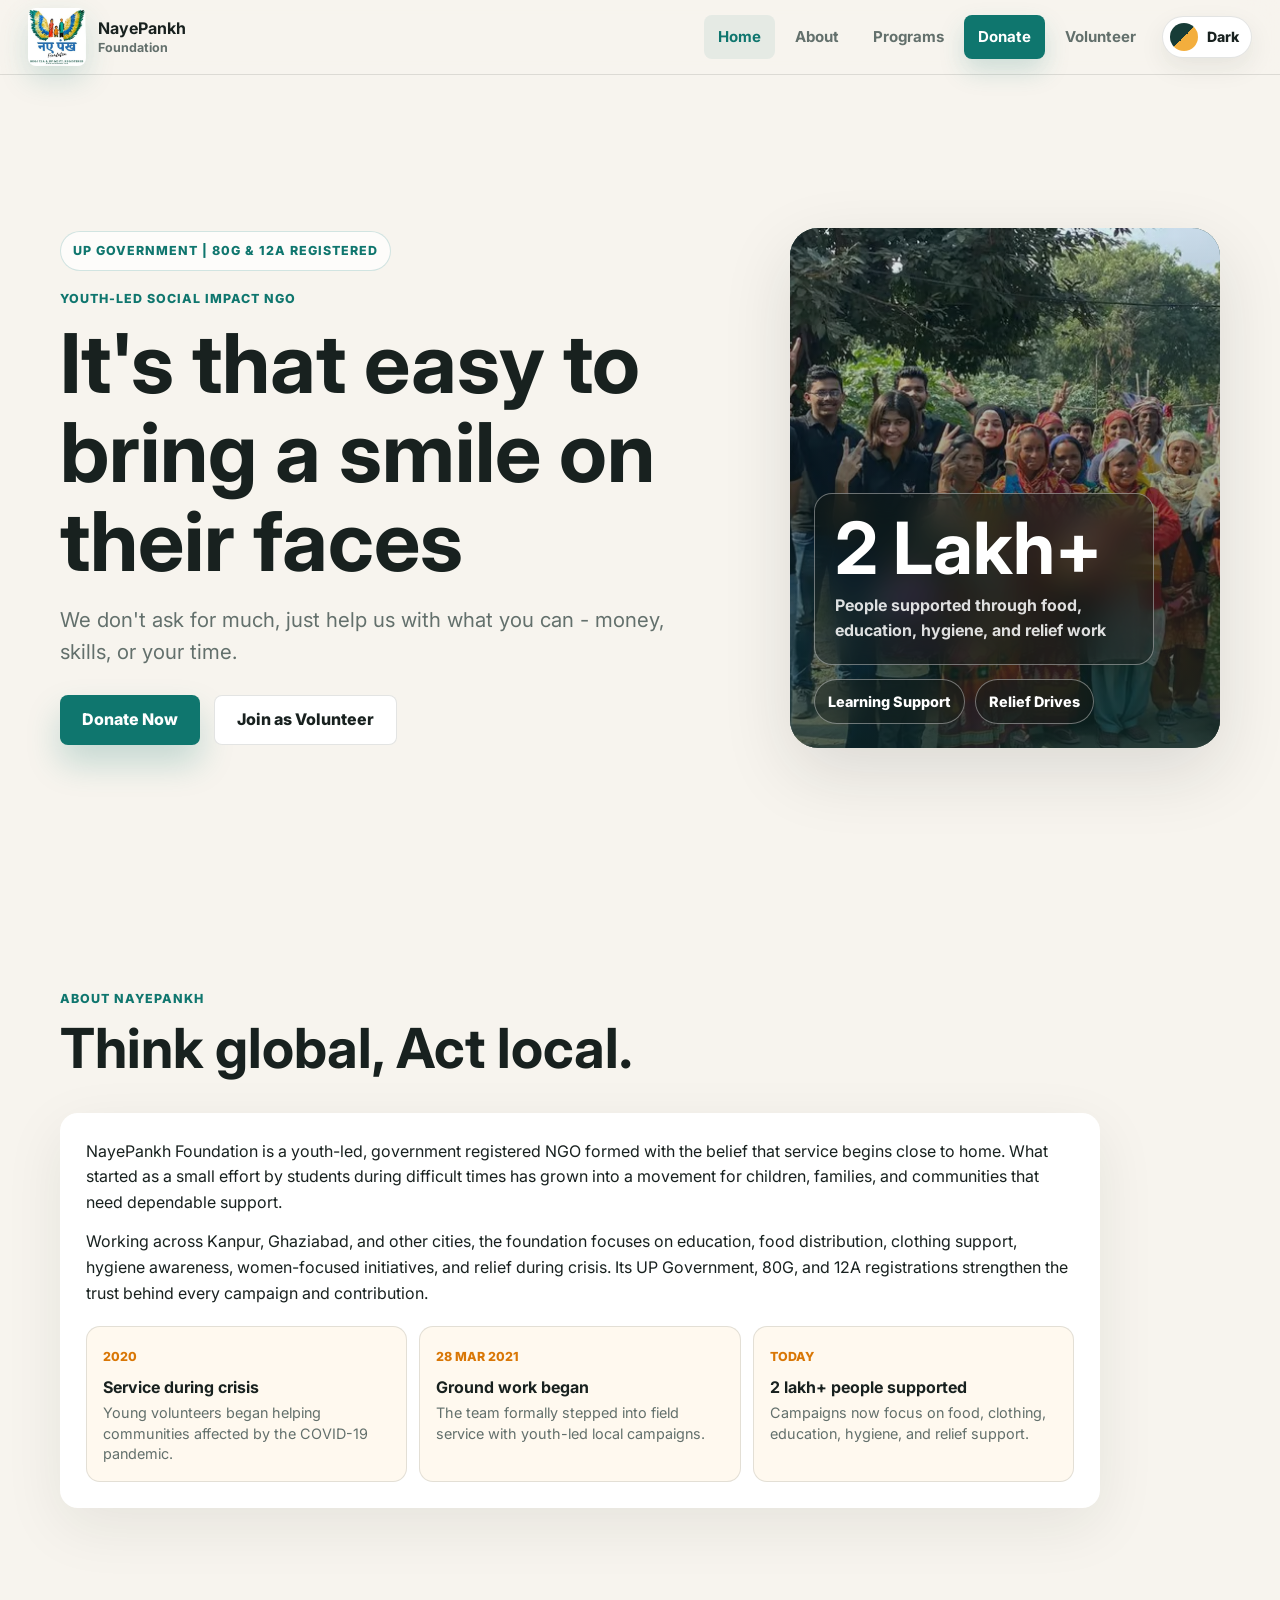
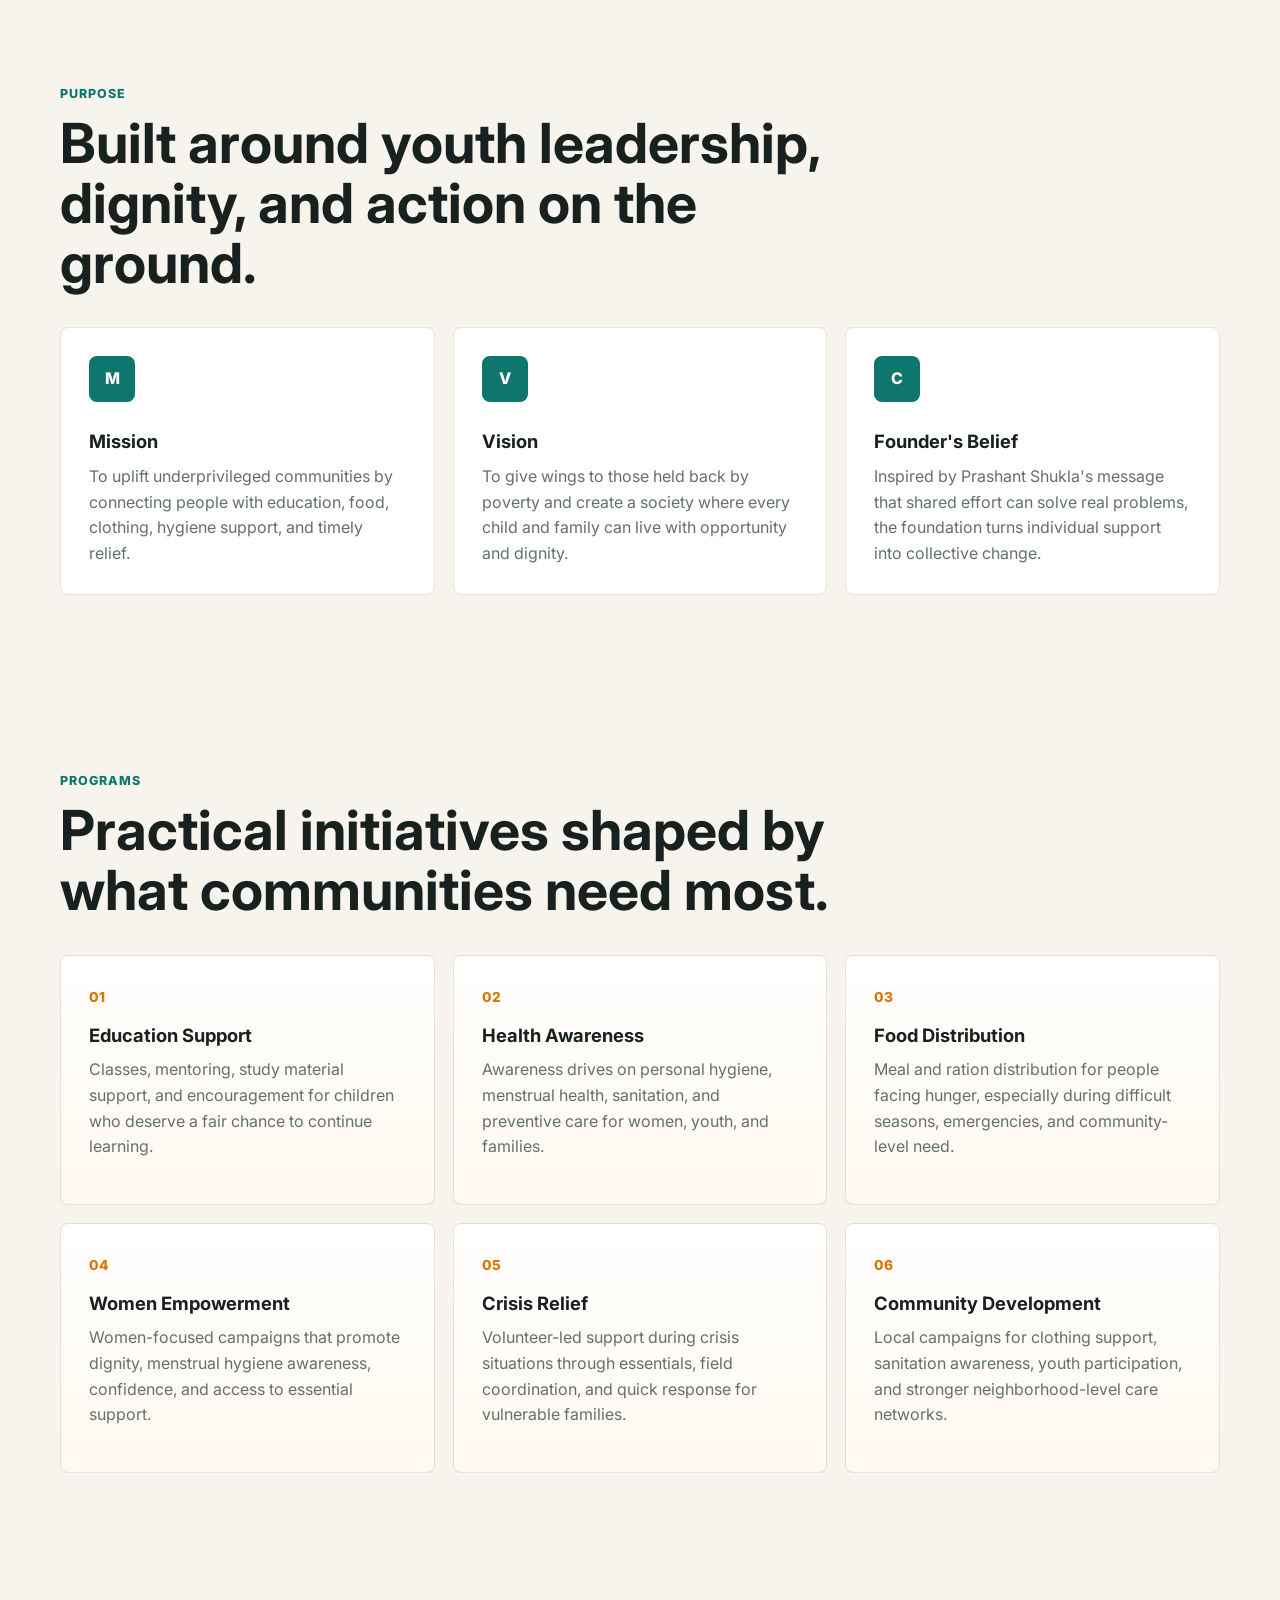
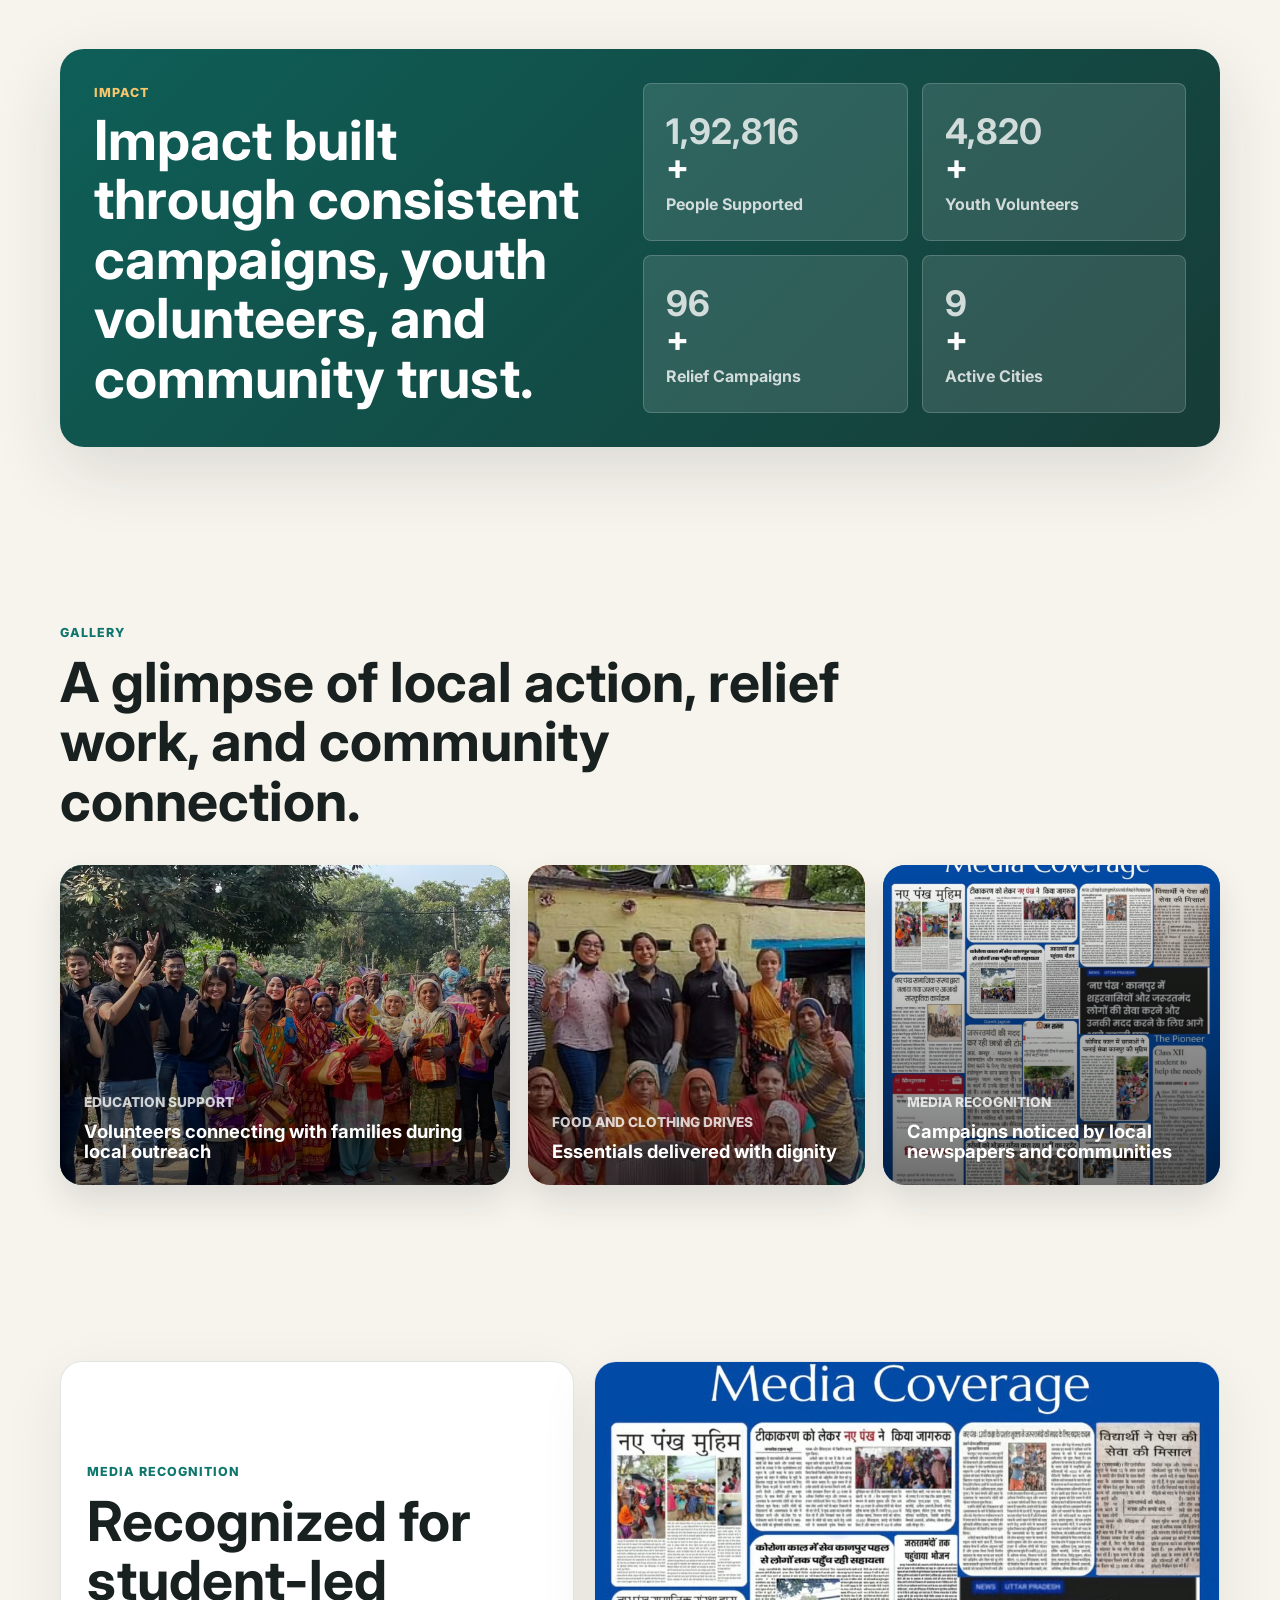
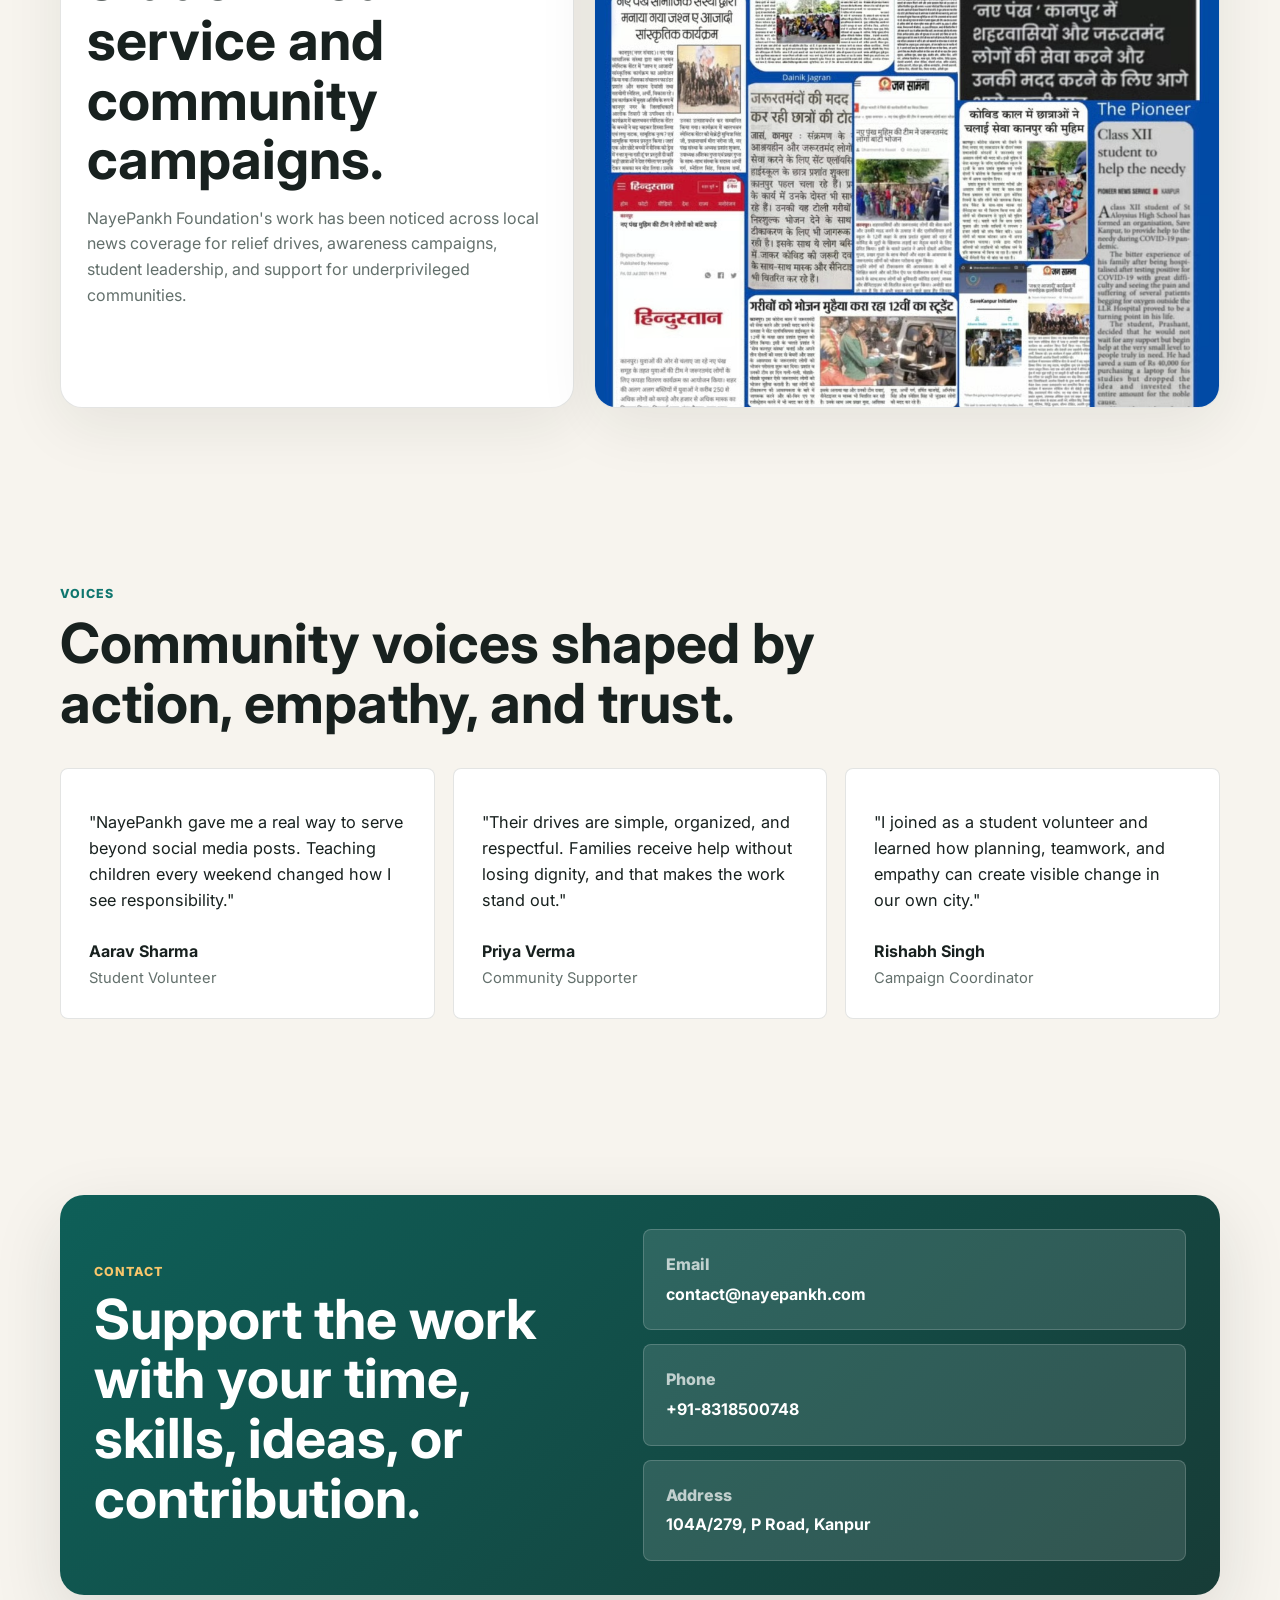
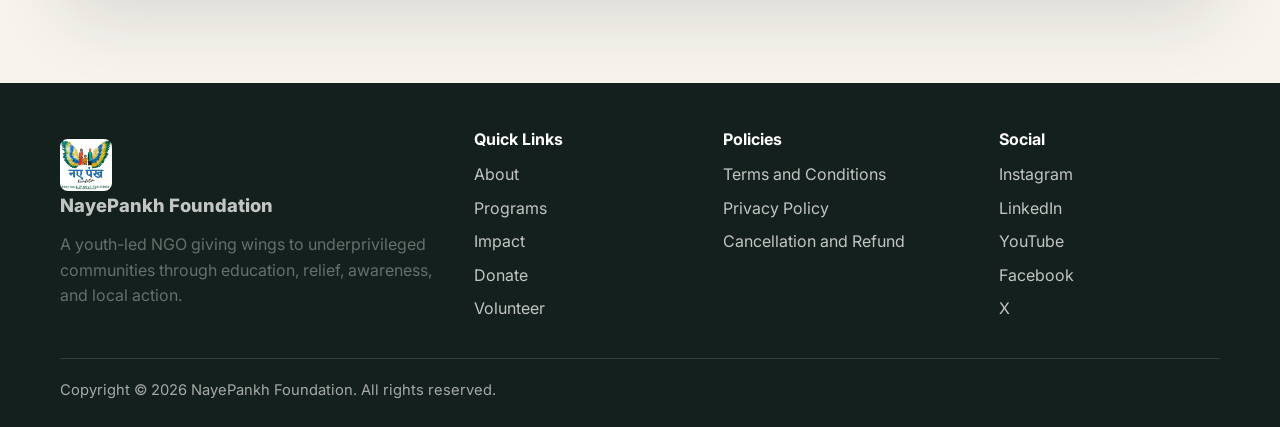
==== commit e7f29749: "Fixed impact statistics counters" ====
--- a/index.html
+++ b/index.html
@@ -168,19 +168,19 @@
         </div>
         <div class="stats-grid">
           <div class="stat-card">
-            <strong><span class="counter" data-target="200000">0</span>+</strong>
+            <strong><span class="counter" data-target="200000" data-final="2 Lakh">0</span>+</strong>
             <span>People Supported</span>
           </div>
           <div class="stat-card">
-            <strong><span class="counter" data-target="200">0</span>+</strong>
+            <strong><span class="counter" data-target="5000">0</span>+</strong>
             <span>Youth Volunteers</span>
           </div>
           <div class="stat-card">
-            <strong><span class="counter" data-target="50">0</span>+</strong>
+            <strong><span class="counter" data-target="100">0</span>+</strong>
             <span>Relief Campaigns</span>
           </div>
           <div class="stat-card">
-            <strong><span class="counter" data-target="3">0</span>+</strong>
+            <strong><span class="counter" data-target="10">0</span>+</strong>
             <span>Active Cities</span>
           </div>
         </div>
